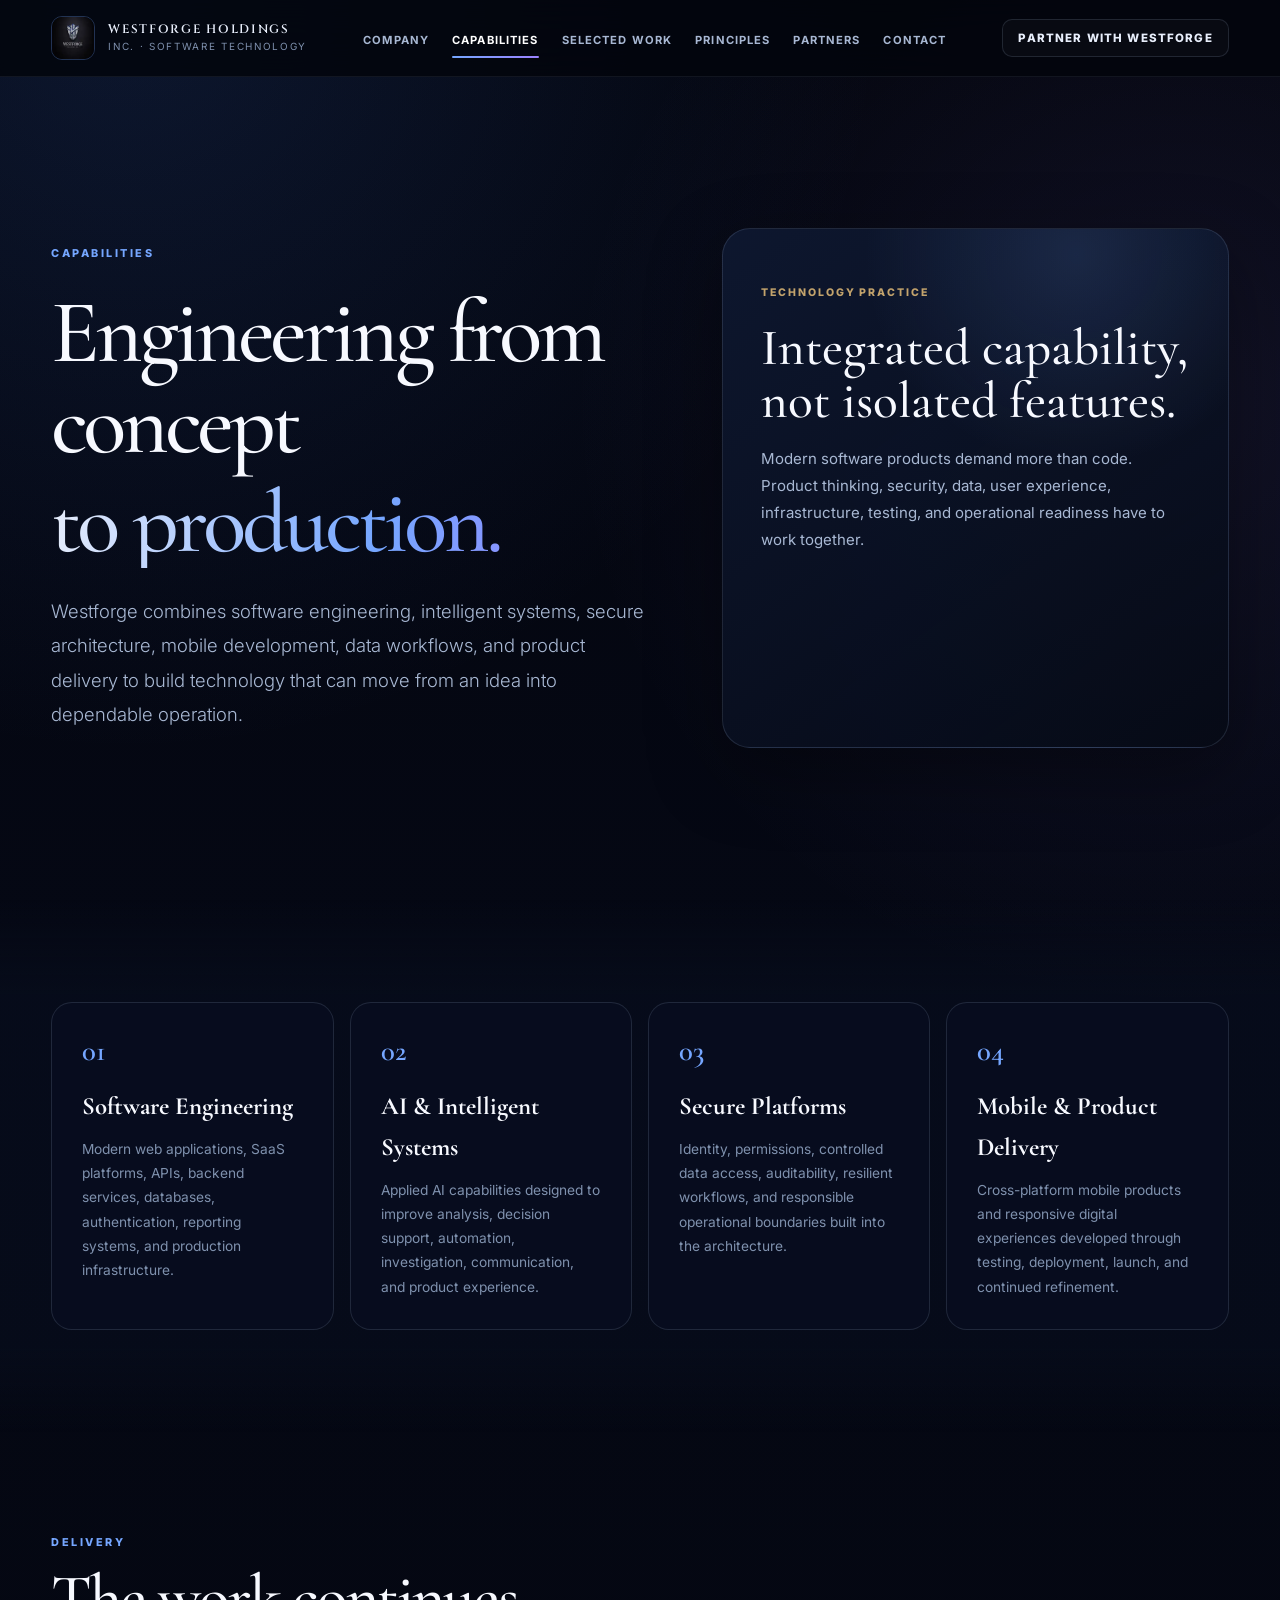
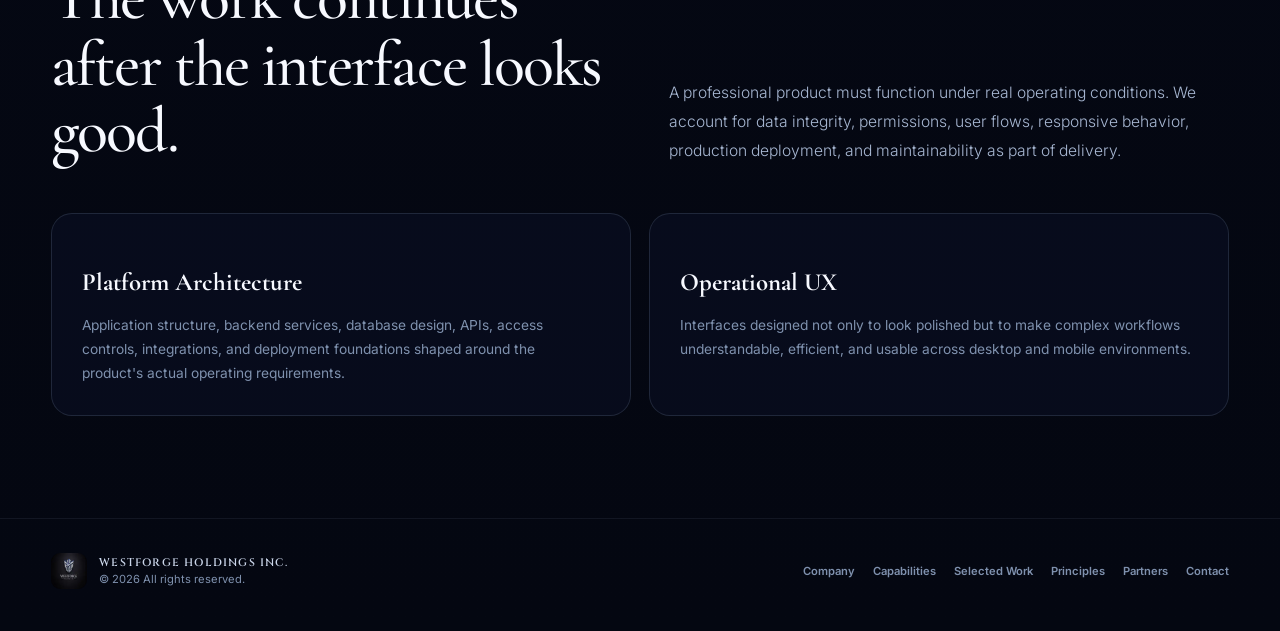
==== capabilities.html @ a1b8fd4e "Add files via upload" ====
<!DOCTYPE html>
<html lang="en"><head><meta charset="utf-8"><meta name="viewport" content="width=device-width,initial-scale=1">
<title>Capabilities | Westforge Holdings Inc.</title><meta name="description" content="Explore Westforge capabilities in software engineering, AI, secure platforms, mobile development, and product delivery."><meta name="theme-color" content="#050814">
<link rel="icon" href="/favicon.ico" sizes="any"><link rel="preconnect" href="https://fonts.googleapis.com"><link rel="preconnect" href="https://fonts.gstatic.com" crossorigin>
<link href="https://fonts.googleapis.com/css2?family=Cinzel:wght@500;600&family=Cormorant+Garamond:wght@400;500;600&family=Inter:wght@300;400;500;600;700&display=swap" rel="stylesheet"><link rel="stylesheet" href="assets/site.css">
<script type="application/ld+json">{"@context":"https://schema.org","@type":"Organization","name":"Westforge Holdings Inc.","url":"https://www.westforgeholdings.com/","email":"info@westforgeholdings.com","foundingDate":"2024","description":"Software technology company that designs, develops, and operates secure digital platforms, intelligent systems, mobile applications, and operational software."}</script></head>
<body><a class="skip" href="#main">Skip to content</a><header><nav class="container" aria-label="Primary navigation">
<a class="brand" href="index.html" aria-label="Westforge Holdings Inc. home"><img src="assets/westforge-logo.webp" alt="Westforge Holdings Inc. logo"><span class="brand-copy"><span class="brand-name">Westforge Holdings</span><span class="brand-sub">Inc. · Software Technology</span></span></a>
<ul class="navlinks" id="navlinks"><li><a href="company.html" class="">Company</a></li><li><a href="capabilities.html" class="active">Capabilities</a></li><li><a href="work.html" class="">Selected Work</a></li><li><a href="principles.html" class="">Principles</a></li><li><a href="partners.html" class="">Partners</a></li><li><a href="contact.html" class="">Contact</a></li></ul>
<a class="cta secondary navcta" href="partners.html">Partner with Westforge</a>
<button class="menu" id="menu" aria-controls="navlinks" aria-expanded="false" aria-label="Open navigation menu">☰</button></nav></header><main id="main">
<section class="hero"><div class="container"><div class="hero-grid"><div><p class="eyebrow">Capabilities</p><h1>Engineering from concept <span>to production.</span></h1><p class="lead">Westforge combines software engineering, intelligent systems, secure architecture, mobile development, data workflows, and product delivery to build technology that can move from an idea into dependable operation.</p></div><aside class="hero-card"><p class="mini">Technology Practice</p><h2>Integrated capability, not isolated features.</h2><p>Modern software products demand more than code. Product thinking, security, data, user experience, infrastructure, testing, and operational readiness have to work together.</p></aside></div></div></section>
<section class="band"><div class="container"><div class="grid4"><div class="card reveal"><div class="num">01</div><h3>Software Engineering</h3><p>Modern web applications, SaaS platforms, APIs, backend services, databases, authentication, reporting systems, and production infrastructure.</p></div><div class="card reveal"><div class="num">02</div><h3>AI & Intelligent Systems</h3><p>Applied AI capabilities designed to improve analysis, decision support, automation, investigation, communication, and product experience.</p></div><div class="card reveal"><div class="num">03</div><h3>Secure Platforms</h3><p>Identity, permissions, controlled data access, auditability, resilient workflows, and responsible operational boundaries built into the architecture.</p></div><div class="card reveal"><div class="num">04</div><h3>Mobile & Product Delivery</h3><p>Cross-platform mobile products and responsive digital experiences developed through testing, deployment, launch, and continued refinement.</p></div></div></div></section>
<section><div class="container"><div class="head reveal"><div><p class="kicker">Delivery</p><h2 class="title">The work continues after the interface looks good.</h2></div><p class="copy">A professional product must function under real operating conditions. We account for data integrity, permissions, user flows, responsive behavior, production deployment, and maintainability as part of delivery.</p></div><div class="grid2"><div class="card reveal"><h3>Platform Architecture</h3><p>Application structure, backend services, database design, APIs, access controls, integrations, and deployment foundations shaped around the product's actual operating requirements.</p></div><div class="card reveal"><h3>Operational UX</h3><p>Interfaces designed not only to look polished but to make complex workflows understandable, efficient, and usable across desktop and mobile environments.</p></div></div></div></section>
</main><footer><div class="container foot"><div class="footbrand"><img src="assets/westforge-logo.webp" alt="" aria-hidden="true"><div><div class="footname">Westforge Holdings Inc.</div><div class="copyright">© <span data-year>2026</span> All rights reserved.</div></div></div><div class="footlinks"><a href="company.html">Company</a><a href="capabilities.html">Capabilities</a><a href="work.html">Selected Work</a><a href="principles.html">Principles</a><a href="partners.html">Partners</a><a href="contact.html">Contact</a></div></div></footer><script src="assets/site.js"></script></body></html>
---- assets/site.css ----
*{box-sizing:border-box;margin:0;padding:0}
:root{--bg:#03050d;--bg2:#050814;--panel:#0b1226;--white:#f7f9ff;--s1:#e8eefb;--s2:#cad5e9;--s3:#a8b8d3;--s4:#7f91ae;--blue:#75a6ff;--blue2:#3f73dc;--gold:#c3a36c;--green:#51c58b;--purple:#9b82ff;--border:rgba(183,202,237,.14);--soft:rgba(183,202,237,.08);--shadow:0 24px 72px rgba(0,0,0,.35);--max:1500px;--pad:clamp(18px,4vw,68px)}
html{scroll-behavior:smooth}body{min-height:100vh;overflow-x:hidden;background:radial-gradient(circle at 10% 0,rgba(63,115,220,.16),transparent 30%),radial-gradient(circle at 92% 18%,rgba(155,130,255,.09),transparent 28%),linear-gradient(180deg,var(--bg),var(--bg2) 42%,#040711);color:var(--s2);font-family:Inter,sans-serif;line-height:1.65}
body:before{content:"";position:fixed;inset:0;z-index:-1;pointer-events:none;opacity:.2;background-image:linear-gradient(rgba(255,255,255,.018) 1px,transparent 1px),linear-gradient(90deg,rgba(255,255,255,.018) 1px,transparent 1px);background-size:46px 46px;mask-image:linear-gradient(to bottom,#000,transparent 82%)}
a{color:inherit}.container{width:min(var(--max),calc(100% - var(--pad)*2));margin:auto}.skip{position:fixed;left:10px;top:10px;z-index:1000;transform:translateY(-160%);padding:10px 14px;background:#fff;color:#050814;border-radius:8px;font-weight:700}.skip:focus{transform:none}
header{position:fixed;inset:0 0 auto;z-index:100;border-bottom:1px solid var(--soft);background:rgba(3,5,13,.84);backdrop-filter:blur(20px)}
nav{min-height:76px;display:flex;align-items:center;justify-content:space-between;gap:24px}.brand{display:flex;align-items:center;gap:13px;text-decoration:none}.brand img{width:44px;height:44px;border-radius:11px;border:1px solid rgba(117,166,255,.28);object-fit:cover}.brand-copy{display:grid}.brand-name{font:600 .76rem Cinzel,serif;letter-spacing:.14em;text-transform:uppercase;color:var(--s1)}.brand-sub{font-size:.62rem;letter-spacing:.17em;text-transform:uppercase;color:var(--s4)}
.navlinks{display:flex;gap:clamp(17px,1.8vw,31px);align-items:center;list-style:none}.navlinks a{position:relative;font-size:.7rem;font-weight:700;letter-spacing:.1em;text-transform:uppercase;text-decoration:none;color:var(--s3)}.navlinks a:hover,.navlinks a.active{color:#fff}.navlinks a.active:after{content:"";position:absolute;left:0;right:0;bottom:-11px;height:2px;background:linear-gradient(90deg,var(--blue),var(--purple));border-radius:2px}
.cta{display:inline-flex;align-items:center;justify-content:center;min-height:48px;padding:0 22px;border-radius:10px;text-decoration:none;text-transform:uppercase;letter-spacing:.1em;font-size:.72rem;font-weight:800;border:1px solid transparent}.cta.primary{background:linear-gradient(135deg,var(--blue2),#5b8df6);color:#fff;box-shadow:0 15px 38px rgba(63,115,220,.25)}.cta.secondary{border-color:var(--border);background:rgba(255,255,255,.025);color:var(--s1)}.navcta{min-height:38px;padding:0 15px;border-color:rgba(195,163,108,.35);color:#f0d49a;background:rgba(195,163,108,.07)}
.menu{display:none;width:42px;height:42px;border:1px solid var(--border);border-radius:10px;background:rgba(255,255,255,.03);color:#fff;font-size:1.2rem}
main{padding-top:76px}section{padding:clamp(82px,8vw,122px) 0}.hero{min-height:calc(100svh - 76px);display:flex;align-items:center}.hero-grid{display:grid;grid-template-columns:minmax(0,1.08fr) minmax(420px,.92fr);gap:clamp(46px,6vw,104px);align-items:center}.eyebrow,.kicker{color:var(--blue);font-size:.68rem;font-weight:800;letter-spacing:.23em;text-transform:uppercase}.eyebrow{margin-bottom:24px}
h1,h2,h3{color:var(--white);font-family:"Cormorant Garamond",serif}h1{max-width:900px;font-size:clamp(3.6rem,7vw,6.7rem);font-weight:500;letter-spacing:-.045em;line-height:1.02}h1 span{display:block;margin-top:7px;background:linear-gradient(100deg,var(--s1),var(--blue) 55%,var(--purple));background-clip:text;color:transparent}.lead{max-width:790px;margin-top:26px;color:var(--s3);font-size:clamp(1rem,1.5vw,1.16rem);font-weight:300;line-height:1.85}.actions{display:flex;flex-wrap:wrap;gap:13px;margin-top:34px}
.hero-card,.panel{position:relative;overflow:hidden;padding:38px;border:1px solid var(--border);border-radius:28px;background:radial-gradient(circle at 70% 5%,rgba(117,166,255,.14),transparent 35%),linear-gradient(145deg,rgba(14,24,48,.95),rgba(6,10,22,.9));box-shadow:var(--shadow)}.hero-card{min-height:520px}.hero-card .mini{color:var(--gold);font-size:.66rem;font-weight:800;letter-spacing:.18em;text-transform:uppercase}.hero-card h2{margin-top:20px;font-size:clamp(2.3rem,4vw,3.8rem);font-weight:500;line-height:1.04}.hero-card p,.panel p{margin-top:16px;color:var(--s3);font-size:.94rem;line-height:1.8}
.caplist{display:grid;grid-template-columns:1fr 1fr;gap:12px;margin-top:30px}.cap{padding:18px;border:1px solid var(--border);border-radius:14px;background:rgba(255,255,255,.025)}.cap strong{display:block;color:var(--s1);font-size:.79rem}.cap span{display:block;margin-top:4px;color:var(--s4);font-size:.72rem;line-height:1.5}
.rule{height:1px;border:0;background:linear-gradient(90deg,transparent,var(--border),transparent)}.head{display:flex;align-items:end;justify-content:space-between;gap:44px;margin-bottom:48px}.kicker{margin-bottom:13px}.title{max-width:900px;font-size:clamp(2.6rem,5vw,4.35rem);font-weight:500;letter-spacing:-.03em;line-height:1.04}.copy{max-width:760px;margin-top:18px;color:var(--s3);font-size:.98rem;font-weight:300;line-height:1.85}.head .copy{max-width:560px;margin-top:0}
.grid2{display:grid;grid-template-columns:repeat(2,1fr);gap:18px}.grid3{display:grid;grid-template-columns:repeat(3,1fr);gap:18px}.grid4{display:grid;grid-template-columns:repeat(4,1fr);gap:16px}
.card{padding:30px;border:1px solid var(--border);border-radius:21px;background:rgba(9,15,32,.72)}.card .num{color:var(--blue);font:600 1.8rem "Cormorant Garamond",serif}.card h3{margin-top:18px;font-size:1.55rem}.card p{margin-top:10px;color:var(--s4);font-size:.86rem;line-height:1.75}
.band{background:linear-gradient(180deg,transparent,rgba(8,14,30,.64) 18%,rgba(8,14,30,.64) 84%,transparent)}
.product{display:flex;flex-direction:column;min-height:520px;padding:30px;border:1px solid var(--border);border-radius:24px;background:linear-gradient(160deg,rgba(14,23,47,.94),rgba(6,10,23,.92));box-shadow:0 14px 42px rgba(0,0,0,.19);transition:.25s}.product:hover{transform:translateY(-5px);border-color:rgba(117,166,255,.35);box-shadow:var(--shadow)}.logo-box{width:76px;height:76px;padding:7px;border:1px solid var(--border);border-radius:18px;background:rgba(255,255,255,.035)}.logo-box img{width:100%;height:100%;object-fit:contain;border-radius:12px}.sector{margin-top:28px;color:var(--gold);font-size:.64rem;font-weight:800;letter-spacing:.17em;text-transform:uppercase}.product h3{margin-top:9px;font:600 1.75rem Cinzel,serif;letter-spacing:.03em}.product p{margin-top:14px;color:var(--s3);font-size:.88rem;font-weight:300;line-height:1.78}.tags{display:flex;flex-wrap:wrap;gap:8px;margin-top:20px}.tags span{padding:6px 9px;border:1px solid var(--border);border-radius:7px;color:var(--s3);font-size:.59rem;font-weight:800;letter-spacing:.07em;text-transform:uppercase}.product-link{margin-top:auto;padding-top:26px;color:var(--blue);font-size:.7rem;font-weight:800;letter-spacing:.1em;text-decoration:none;text-transform:uppercase}.product-link:after{content:" ↗"}
.timeline{display:grid;gap:0;max-width:1000px}.step{display:grid;grid-template-columns:80px 1fr;gap:24px;padding:26px 0;border-bottom:1px solid var(--soft)}.step b{color:var(--blue);font:600 1.6rem "Cormorant Garamond",serif}.step h3{font-size:1.45rem}.step p{margin-top:7px;color:var(--s4);font-size:.88rem}
form{display:grid;gap:16px;margin-top:34px}.formgrid{display:grid;grid-template-columns:1fr 1fr;gap:14px}.field{display:grid;gap:7px}.field.full{grid-column:1/-1}label{color:var(--s2);font-size:.66rem;font-weight:800;letter-spacing:.1em;text-transform:uppercase}input,select,textarea{width:100%;padding:13px 14px;border:1px solid rgba(183,202,237,.18);border-radius:12px;background:rgba(255,255,255,.045);color:var(--s1);font:inherit;font-size:.86rem;outline:none}select option{color:#071020}textarea{min-height:140px;resize:vertical}input:focus,select:focus,textarea:focus{border-color:rgba(117,166,255,.55);box-shadow:0 0 0 3px rgba(117,166,255,.1)}
.result{display:none;margin-top:18px;padding:18px;border:1px solid rgba(81,197,139,.25);border-radius:15px;background:rgba(81,197,139,.06)}.result.show{display:block}.result.error{border-color:rgba(239,127,157,.34);background:rgba(239,127,157,.075)}
.contact-details{display:grid;grid-template-columns:repeat(2,minmax(0,1fr));gap:14px;margin-top:28px}.contact-detail{padding:20px;border:1px solid var(--border);border-radius:15px;background:rgba(255,255,255,.03)}.contact-detail small{display:block;color:var(--blue);font-size:.63rem;font-weight:800;letter-spacing:.13em;text-transform:uppercase}.contact-detail strong{display:block;margin-top:6px;color:var(--s1);font-size:1rem;word-break:break-word}
footer{padding:34px 0 42px;border-top:1px solid var(--soft)}.foot{display:flex;align-items:center;justify-content:space-between;gap:24px}.footbrand{display:flex;align-items:center;gap:12px}.footbrand img{width:36px;height:36px;border-radius:9px}.footname{font:600 .68rem Cinzel,serif;letter-spacing:.11em;text-transform:uppercase;color:var(--s2)}.copyright{color:var(--s4);font-size:.7rem}.footlinks{display:flex;gap:18px;flex-wrap:wrap}.footlinks a{color:var(--s4);font-size:.7rem;font-weight:600;text-decoration:none}.reveal{opacity:0;transform:translateY(20px);transition:opacity .65s ease,transform .65s ease}.reveal.visible{opacity:1;transform:none}
@media(max-width:1120px){.hero-grid{grid-template-columns:1fr}.hero-card{max-width:850px}.grid4{grid-template-columns:repeat(2,1fr)}.grid3{grid-template-columns:1fr}.product{min-height:0}}
@media(max-width:900px){.navlinks,.navcta{display:none}.menu{display:block}.navlinks.open{position:absolute;display:grid;top:76px;left:16px;right:16px;gap:0;border:1px solid var(--border);border-radius:15px;background:rgba(5,8,20,.98);overflow:hidden}.navlinks.open a{display:block;padding:16px 18px}.navlinks a.active:after{display:none}.head{display:block}.head .copy{margin-top:18px}.grid2{grid-template-columns:1fr}}
@media(max-width:720px){:root{--pad:16px}section{padding:72px 0}.hero{min-height:auto;padding:92px 0}.hero-card{min-height:0;padding:26px}.caplist,.grid4,.formgrid,.contact-details{grid-template-columns:1fr}.foot{align-items:flex-start;flex-direction:column}.brand-sub{display:none}.step{grid-template-columns:50px 1fr}}
@media(prefers-reduced-motion:reduce){html{scroll-behavior:auto}.reveal{opacity:1;transform:none;transition:none}}
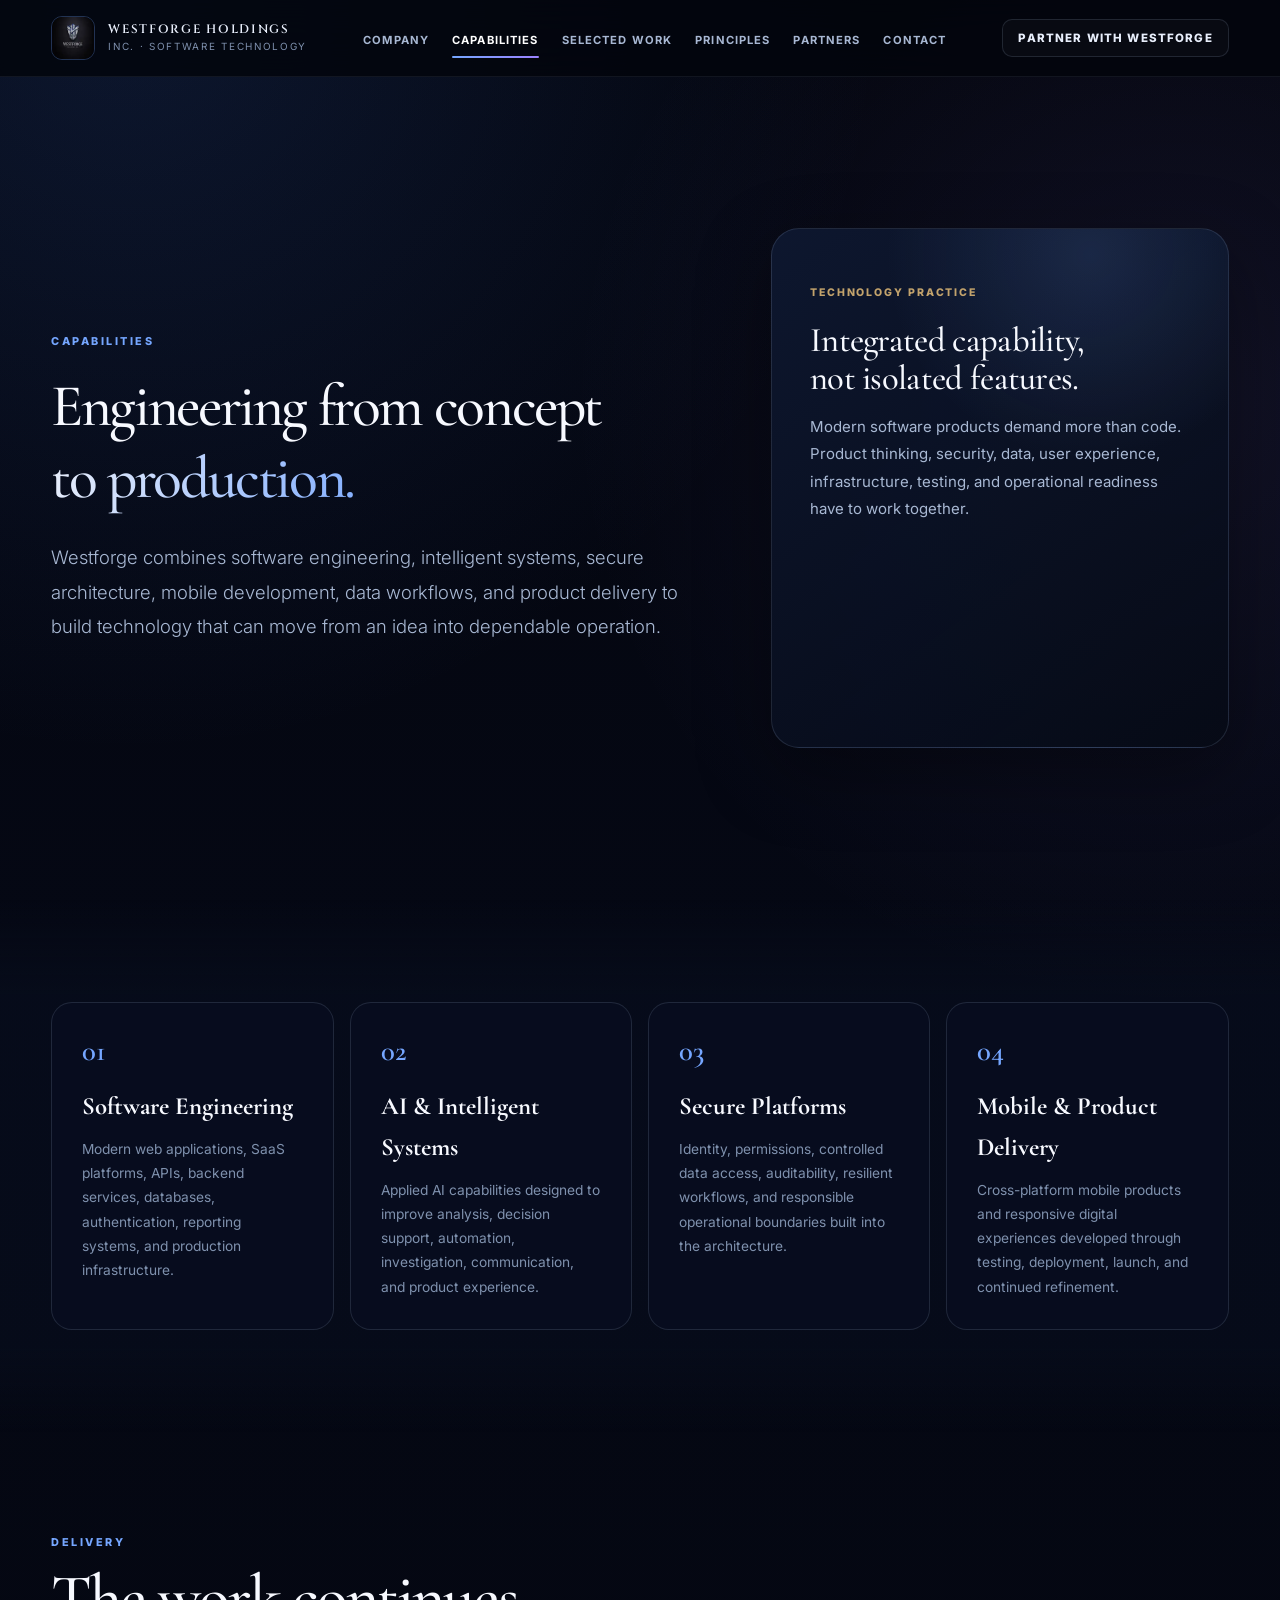
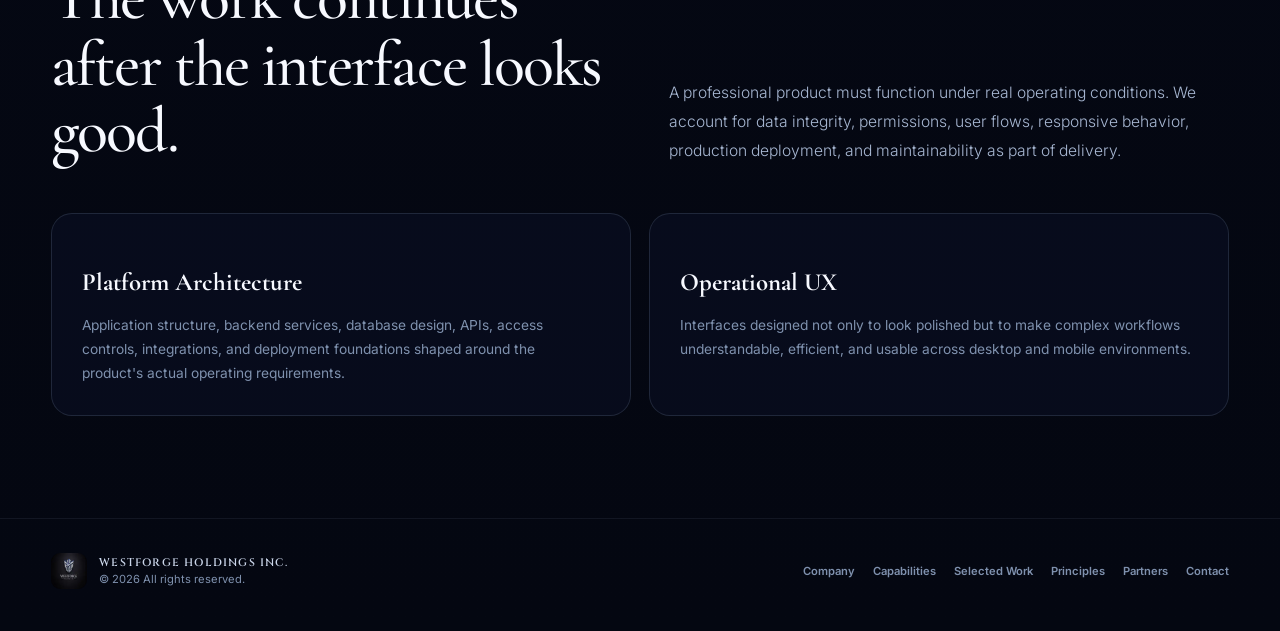
==== commit ef1dfc0e: "Polish inner-page hero typography" ====
--- a/capabilities.html
+++ b/capabilities.html
@@ -4,7 +4,7 @@
 <link rel="icon" href="/favicon.ico" sizes="any"><link rel="preconnect" href="https://fonts.googleapis.com"><link rel="preconnect" href="https://fonts.gstatic.com" crossorigin>
 <link href="https://fonts.googleapis.com/css2?family=Cinzel:wght@500;600&family=Cormorant+Garamond:wght@400;500;600&family=Inter:wght@300;400;500;600;700&display=swap" rel="stylesheet"><link rel="stylesheet" href="assets/site.css">
 <script type="application/ld+json">{"@context":"https://schema.org","@type":"Organization","name":"Westforge Holdings Inc.","url":"https://www.westforgeholdings.com/","email":"info@westforgeholdings.com","foundingDate":"2024","description":"Software technology company that designs, develops, and operates secure digital platforms, intelligent systems, mobile applications, and operational software."}</script></head>
-<body><a class="skip" href="#main">Skip to content</a><header><nav class="container" aria-label="Primary navigation">
+<body class="inner-page"><a class="skip" href="#main">Skip to content</a><header><nav class="container" aria-label="Primary navigation">
 <a class="brand" href="index.html" aria-label="Westforge Holdings Inc. home"><img src="assets/westforge-logo.webp" alt="Westforge Holdings Inc. logo"><span class="brand-copy"><span class="brand-name">Westforge Holdings</span><span class="brand-sub">Inc. · Software Technology</span></span></a>
 <ul class="navlinks" id="navlinks"><li><a href="company.html" class="">Company</a></li><li><a href="capabilities.html" class="active">Capabilities</a></li><li><a href="work.html" class="">Selected Work</a></li><li><a href="principles.html" class="">Principles</a></li><li><a href="partners.html" class="">Partners</a></li><li><a href="contact.html" class="">Contact</a></li></ul>
 <a class="cta secondary navcta" href="partners.html">Partner with Westforge</a>
--- a/assets/site.css
+++ b/assets/site.css
@@ -27,3 +27,40 @@
 @media(max-width:900px){.navlinks,.navcta{display:none}.menu{display:block}.navlinks.open{position:absolute;display:grid;top:76px;left:16px;right:16px;gap:0;border:1px solid var(--border);border-radius:15px;background:rgba(5,8,20,.98);overflow:hidden}.navlinks.open a{display:block;padding:16px 18px}.navlinks a.active:after{display:none}.head{display:block}.head .copy{margin-top:18px}.grid2{grid-template-columns:1fr}}
 @media(max-width:720px){:root{--pad:16px}section{padding:72px 0}.hero{min-height:auto;padding:92px 0}.hero-card{min-height:0;padding:26px}.caplist,.grid4,.formgrid,.contact-details{grid-template-columns:1fr}.foot{align-items:flex-start;flex-direction:column}.brand-sub{display:none}.step{grid-template-columns:50px 1fr}}
 @media(prefers-reduced-motion:reduce){html{scroll-behavior:auto}.reveal{opacity:1;transform:none;transition:none}}
+
+/* Inner-page hero typography polish */
+.inner-page .hero-grid{
+  grid-template-columns:minmax(0,1.18fr) minmax(400px,.82fr);
+  gap:clamp(40px,4.75vw,82px);
+}
+.inner-page .hero h1{
+  max-width:880px;
+  font-size:clamp(3.35rem,4.65vw,4.9rem);
+  line-height:1.055;
+  letter-spacing:-.04em;
+  text-wrap:balance;
+}
+.inner-page .hero h1 span{
+  margin-top:9px;
+  line-height:1.08;
+  padding-bottom:.06em;
+  text-wrap:balance;
+}
+.inner-page .hero-card h2{
+  font-size:clamp(2.1rem,2.7vw,3rem);
+  line-height:1.09;
+  letter-spacing:-.02em;
+  text-wrap:balance;
+}
+.inner-page .hero-card p{
+  max-width:54ch;
+}
+@media(max-width:1120px){
+  .inner-page .hero-grid{grid-template-columns:1fr;gap:44px}
+  .inner-page .hero h1{max-width:900px;font-size:clamp(3.35rem,7vw,5rem)}
+}
+@media(max-width:720px){
+  .inner-page .hero h1{font-size:clamp(3rem,13vw,4.2rem);line-height:1.04}
+  .inner-page .hero-card h2{font-size:clamp(2rem,9vw,2.65rem)}
+}
+
